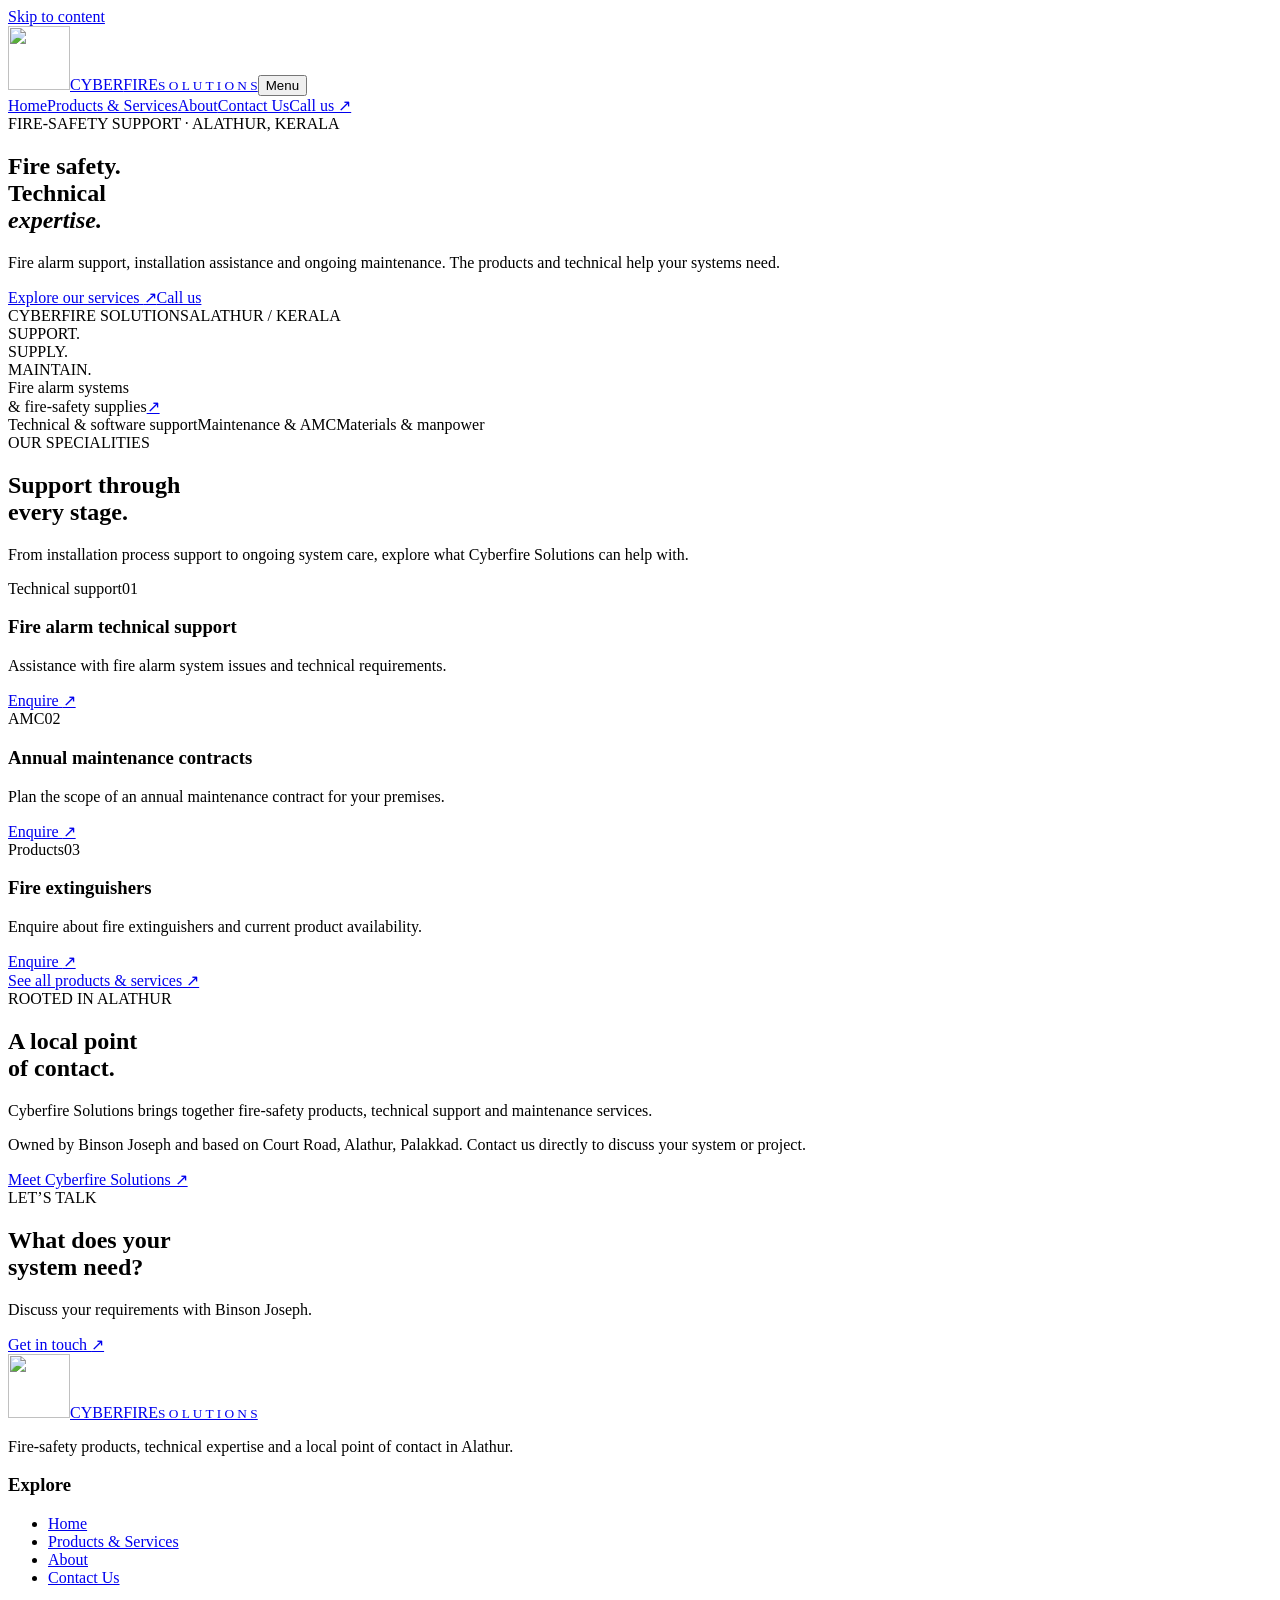
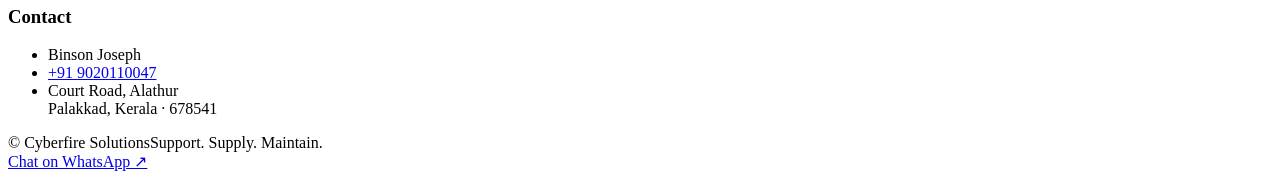
==== index.html @ 16f8836b "Publish Cyberfire Solutions website" ====
<!doctype html><html lang="en"><head><meta charset="utf-8"><meta name="viewport" content="width=device-width,initial-scale=1"><title>Fire Safety &amp; Technical Support in Alathur | Cyberfire Solutions</title><meta name="description" content="Fire alarm technical support, software support, maintenance, AMC and fire-safety supplies in Alathur, Palakkad."><meta name="theme-color" content="#081a33"><link rel="icon" type="image/png" href="logo.svg"><link rel="stylesheet" href="style.css"><script src="site.js" defer></script></head><body><a class="skip" href="#main">Skip to content</a><header class="masthead"><div class="wrap header-row"><a href="index.html" class="brand" aria-label="Cyberfire Solutions home"><img class="brand-logo" src="logo.svg" alt="" width="62" height="64"><span class="wordmark">CYBER<span>FIRE</span><small>S O L U T I O N S</small></span></a><button class="menu-button" type="button" aria-expanded="false" aria-controls="main-nav">Menu</button><nav class="navigation" id="main-nav" aria-label="Main navigation"><a href="index.html" aria-current="page">Home</a><a href="products-services.html">Products &amp; Services</a><a href="about.html">About</a><a href="contact.html">Contact Us</a><a class="header-call" href="tel:+919020110047">Call us ↗</a></nav></div></header><main id="main"><section class="hero"><div class="wrap hero-grid"><div><div class="eyebrow">FIRE-SAFETY SUPPORT · ALATHUR, KERALA</div><h1>Fire safety.<br>Technical<br><em>expertise.</em></h1><p class="lead">Fire alarm support, installation assistance and ongoing maintenance. The products and technical help your systems need.</p><div class="actions"><a class="button" href="products-services.html">Explore our services <span aria-hidden="true">↗</span></a><a class="button outline" href="tel:+919020110047">Call us</a></div></div><aside class="hero-panel" aria-label="Our focus"><div class="panel-top"><span>CYBERFIRE SOLUTIONS</span><span>ALATHUR / KERALA</span></div><div class="panel-title">SUPPORT.<br><span>SUPPLY.</span><br>MAINTAIN.</div><div class="panel-bottom"><span>Fire alarm systems<br>& fire-safety supplies</span><a href="contact.html" aria-label="Contact Cyberfire Solutions">↗</a></div></aside></div><div class="wrap hero-strip"><span>Technical & software support</span><span>Maintenance & AMC</span><span>Materials & manpower</span></div></section><section class="section"><div class="wrap"><div class="section-heading"><div><div class="eyebrow">OUR SPECIALITIES</div><h2>Support through<br>every stage.</h2></div><p>From installation process support to ongoing system care, explore what Cyberfire Solutions can help with.</p></div><div class="cards"><article class="card"><div class="card-top"><span class="tag">Technical support</span><span class="num">01</span></div><h3>Fire alarm technical support</h3><p>Assistance with fire alarm system issues and technical requirements.</p><a class="text-link" href="contact.html">Enquire <span aria-hidden="true">↗</span></a></article><article class="card"><div class="card-top"><span class="tag">AMC</span><span class="num">02</span></div><h3>Annual maintenance contracts</h3><p>Plan the scope of an annual maintenance contract for your premises.</p><a class="text-link" href="contact.html">Enquire <span aria-hidden="true">↗</span></a></article><article class="card"><div class="card-top"><span class="tag">Products</span><span class="num">03</span></div><h3>Fire extinguishers</h3><p>Enquire about fire extinguishers and current product availability.</p><a class="text-link" href="contact.html">Enquire <span aria-hidden="true">↗</span></a></article></div><a class="text-link all-services" href="products-services.html">See all products & services ↗</a></div></section><section class="section tint"><div class="wrap split"><div><div class="eyebrow">ROOTED IN ALATHUR</div><h2>A local point<br>of contact.</h2></div><div><p class="large-copy">Cyberfire Solutions brings together fire-safety products, technical support and maintenance services.</p><p>Owned by Binson Joseph and based on Court Road, Alathur, Palakkad. Contact us directly to discuss your system or project.</p><a class="text-link" href="about.html">Meet Cyberfire Solutions ↗</a></div></div></section><section class="section"><div class="wrap callout"><div><div class="eyebrow">LET’S TALK</div><h2>What does your<br>system need?</h2><p>Discuss your requirements with Binson Joseph.</p></div><a class="button white" href="contact.html">Get in touch <span aria-hidden="true">↗</span></a></div></section></main><footer class="footer"><div class="wrap"><div class="footer-grid"><div><a href="index.html" class="brand" aria-label="Cyberfire Solutions home"><img class="brand-logo" src="logo.svg" alt="" width="62" height="64"><span class="wordmark">CYBER<span>FIRE</span><small>S O L U T I O N S</small></span></a><p>Fire-safety products, technical expertise and a local point of contact in Alathur.</p></div><div><h3>Explore</h3><ul><li><a href="index.html">Home</a></li><li><a href="products-services.html">Products &amp; Services</a></li><li><a href="about.html">About</a></li><li><a href="contact.html">Contact Us</a></li></ul></div><div><h3>Contact</h3><ul><li>Binson Joseph</li><li><a href="tel:+919020110047">+91 9020110047</a></li><li>Court Road, Alathur<br>Palakkad, Kerala · 678541</li></ul></div></div><div class="footer-bottom"><span>© Cyberfire Solutions</span><span>Support. Supply. Maintain.</span></div></div></footer><a class="floating-contact" href="https://wa.me/919020110047?text=Hello%20Cyberfire%20Solutions%2C%20I%20would%20like%20to%20enquire%20about%20your%20services." target="_blank" rel="noopener noreferrer">Chat on WhatsApp ↗</a></body></html>
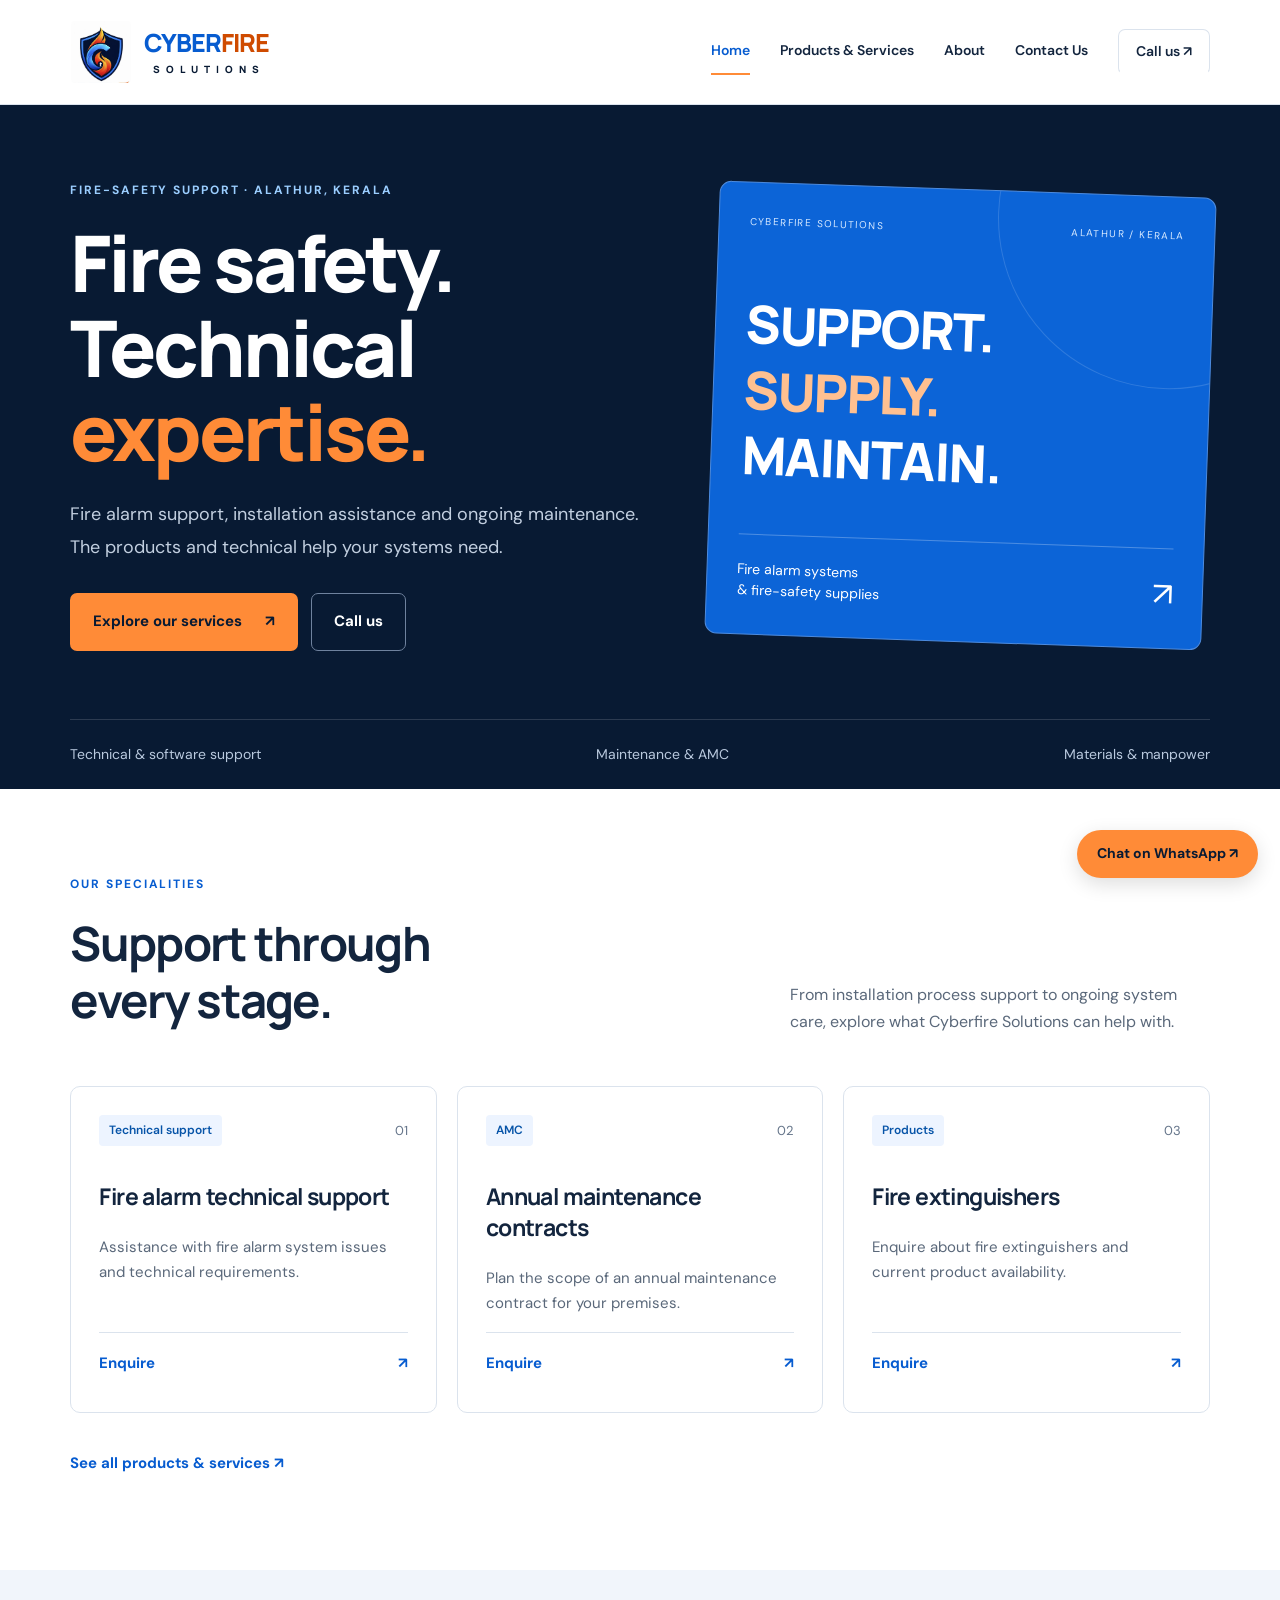
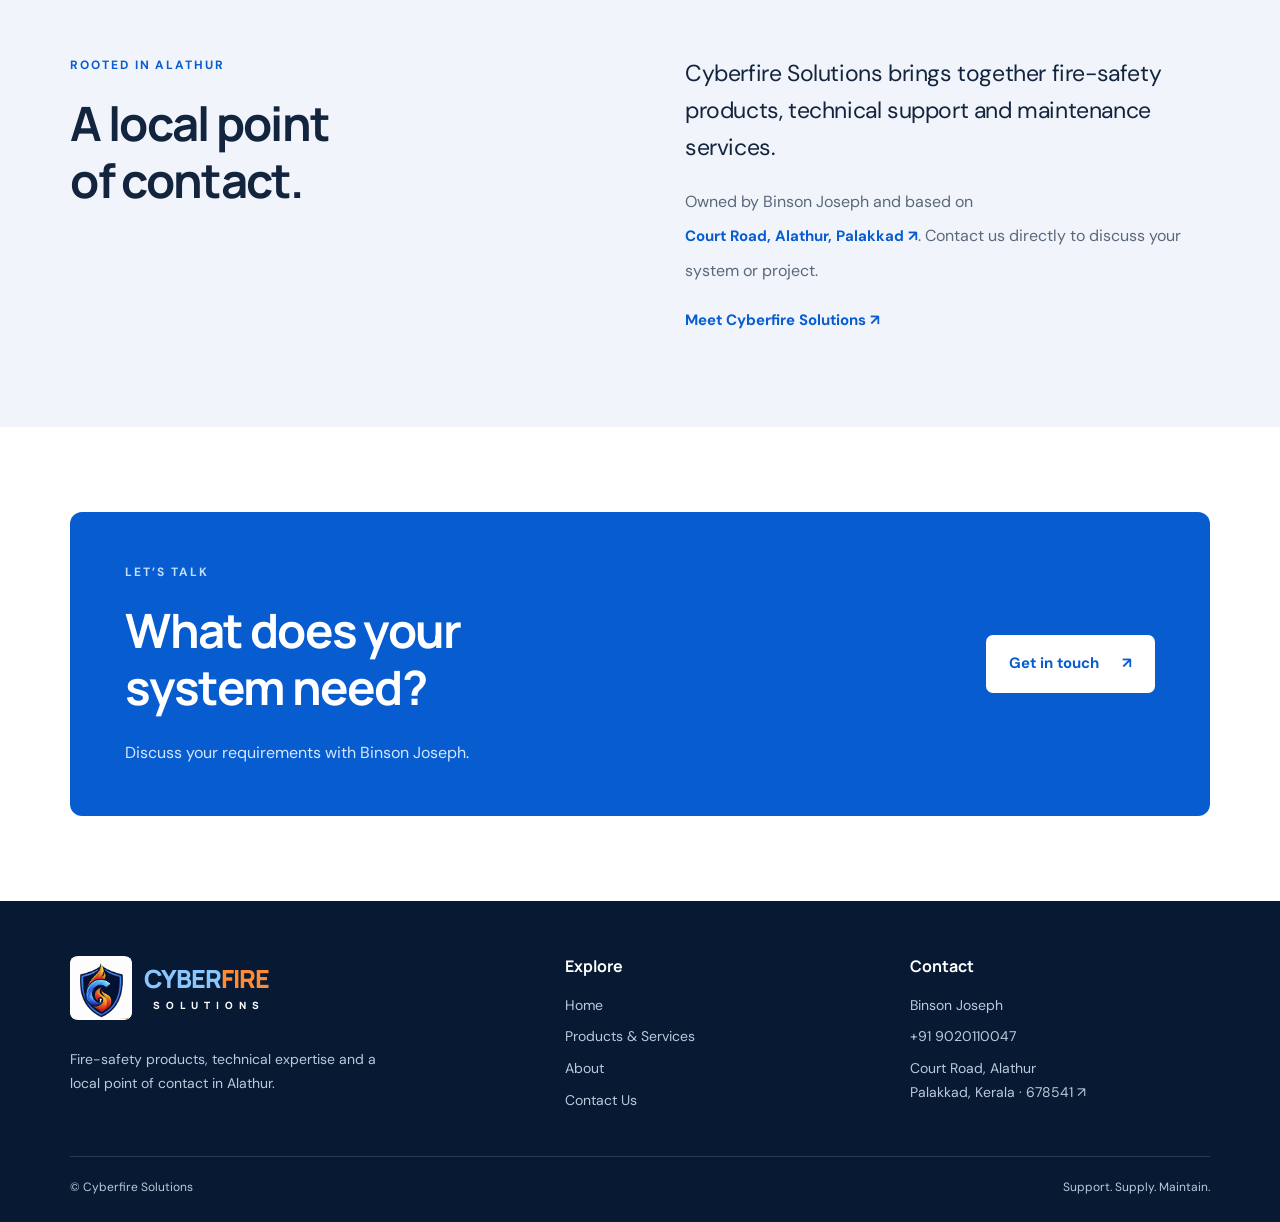
==== commit 3c5fc36a: "Add Google Maps links to office address" ====
--- a/index.html
+++ b/index.html
@@ -1 +1 @@
-<!doctype html><html lang="en"><head><meta charset="utf-8"><meta name="viewport" content="width=device-width,initial-scale=1"><title>Fire Safety &amp; Technical Support in Alathur | Cyberfire Solutions</title><meta name="description" content="Fire alarm technical support, software support, maintenance, AMC and fire-safety supplies in Alathur, Palakkad."><meta name="theme-color" content="#081a33"><link rel="icon" type="image/png" href="logo.svg"><link rel="stylesheet" href="style.css"><script src="site.js" defer></script></head><body><a class="skip" href="#main">Skip to content</a><header class="masthead"><div class="wrap header-row"><a href="index.html" class="brand" aria-label="Cyberfire Solutions home"><img class="brand-logo" src="logo.svg" alt="" width="62" height="64"><span class="wordmark">CYBER<span>FIRE</span><small>S O L U T I O N S</small></span></a><button class="menu-button" type="button" aria-expanded="false" aria-controls="main-nav">Menu</button><nav class="navigation" id="main-nav" aria-label="Main navigation"><a href="index.html" aria-current="page">Home</a><a href="products-services.html">Products &amp; Services</a><a href="about.html">About</a><a href="contact.html">Contact Us</a><a class="header-call" href="tel:+919020110047">Call us ↗</a></nav></div></header><main id="main"><section class="hero"><div class="wrap hero-grid"><div><div class="eyebrow">FIRE-SAFETY SUPPORT · ALATHUR, KERALA</div><h1>Fire safety.<br>Technical<br><em>expertise.</em></h1><p class="lead">Fire alarm support, installation assistance and ongoing maintenance. The products and technical help your systems need.</p><div class="actions"><a class="button" href="products-services.html">Explore our services <span aria-hidden="true">↗</span></a><a class="button outline" href="tel:+919020110047">Call us</a></div></div><aside class="hero-panel" aria-label="Our focus"><div class="panel-top"><span>CYBERFIRE SOLUTIONS</span><span>ALATHUR / KERALA</span></div><div class="panel-title">SUPPORT.<br><span>SUPPLY.</span><br>MAINTAIN.</div><div class="panel-bottom"><span>Fire alarm systems<br>& fire-safety supplies</span><a href="contact.html" aria-label="Contact Cyberfire Solutions">↗</a></div></aside></div><div class="wrap hero-strip"><span>Technical & software support</span><span>Maintenance & AMC</span><span>Materials & manpower</span></div></section><section class="section"><div class="wrap"><div class="section-heading"><div><div class="eyebrow">OUR SPECIALITIES</div><h2>Support through<br>every stage.</h2></div><p>From installation process support to ongoing system care, explore what Cyberfire Solutions can help with.</p></div><div class="cards"><article class="card"><div class="card-top"><span class="tag">Technical support</span><span class="num">01</span></div><h3>Fire alarm technical support</h3><p>Assistance with fire alarm system issues and technical requirements.</p><a class="text-link" href="contact.html">Enquire <span aria-hidden="true">↗</span></a></article><article class="card"><div class="card-top"><span class="tag">AMC</span><span class="num">02</span></div><h3>Annual maintenance contracts</h3><p>Plan the scope of an annual maintenance contract for your premises.</p><a class="text-link" href="contact.html">Enquire <span aria-hidden="true">↗</span></a></article><article class="card"><div class="card-top"><span class="tag">Products</span><span class="num">03</span></div><h3>Fire extinguishers</h3><p>Enquire about fire extinguishers and current product availability.</p><a class="text-link" href="contact.html">Enquire <span aria-hidden="true">↗</span></a></article></div><a class="text-link all-services" href="products-services.html">See all products & services ↗</a></div></section><section class="section tint"><div class="wrap split"><div><div class="eyebrow">ROOTED IN ALATHUR</div><h2>A local point<br>of contact.</h2></div><div><p class="large-copy">Cyberfire Solutions brings together fire-safety products, technical support and maintenance services.</p><p>Owned by Binson Joseph and based on Court Road, Alathur, Palakkad. Contact us directly to discuss your system or project.</p><a class="text-link" href="about.html">Meet Cyberfire Solutions ↗</a></div></div></section><section class="section"><div class="wrap callout"><div><div class="eyebrow">LET’S TALK</div><h2>What does your<br>system need?</h2><p>Discuss your requirements with Binson Joseph.</p></div><a class="button white" href="contact.html">Get in touch <span aria-hidden="true">↗</span></a></div></section></main><footer class="footer"><div class="wrap"><div class="footer-grid"><div><a href="index.html" class="brand" aria-label="Cyberfire Solutions home"><img class="brand-logo" src="logo.svg" alt="" width="62" height="64"><span class="wordmark">CYBER<span>FIRE</span><small>S O L U T I O N S</small></span></a><p>Fire-safety products, technical expertise and a local point of contact in Alathur.</p></div><div><h3>Explore</h3><ul><li><a href="index.html">Home</a></li><li><a href="products-services.html">Products &amp; Services</a></li><li><a href="about.html">About</a></li><li><a href="contact.html">Contact Us</a></li></ul></div><div><h3>Contact</h3><ul><li>Binson Joseph</li><li><a href="tel:+919020110047">+91 9020110047</a></li><li>Court Road, Alathur<br>Palakkad, Kerala · 678541</li></ul></div></div><div class="footer-bottom"><span>© Cyberfire Solutions</span><span>Support. Supply. Maintain.</span></div></div></footer><a class="floating-contact" href="https://wa.me/919020110047?text=Hello%20Cyberfire%20Solutions%2C%20I%20would%20like%20to%20enquire%20about%20your%20services." target="_blank" rel="noopener noreferrer">Chat on WhatsApp ↗</a></body></html>+<!doctype html><html lang="en"><head><meta charset="utf-8"><meta name="viewport" content="width=device-width,initial-scale=1"><title>Fire Safety &amp; Technical Support in Alathur | Cyberfire Solutions</title><meta name="description" content="Fire alarm technical support, software support, maintenance, AMC and fire-safety supplies in Alathur, Palakkad."><meta name="theme-color" content="#081a33"><link rel="icon" type="image/png" href="logo.svg"><link rel="stylesheet" href="style.css"><script src="site.js" defer></script></head><body><a class="skip" href="#main">Skip to content</a><header class="masthead"><div class="wrap header-row"><a href="index.html" class="brand" aria-label="Cyberfire Solutions home"><img class="brand-logo" src="logo.svg" alt="" width="62" height="64"><span class="wordmark">CYBER<span>FIRE</span><small>S O L U T I O N S</small></span></a><button class="menu-button" type="button" aria-expanded="false" aria-controls="main-nav">Menu</button><nav class="navigation" id="main-nav" aria-label="Main navigation"><a href="index.html" aria-current="page">Home</a><a href="products-services.html">Products &amp; Services</a><a href="about.html">About</a><a href="contact.html">Contact Us</a><a class="header-call" href="tel:+919020110047">Call us ↗</a></nav></div></header><main id="main"><section class="hero"><div class="wrap hero-grid"><div><div class="eyebrow">FIRE-SAFETY SUPPORT · ALATHUR, KERALA</div><h1>Fire safety.<br>Technical<br><em>expertise.</em></h1><p class="lead">Fire alarm support, installation assistance and ongoing maintenance. The products and technical help your systems need.</p><div class="actions"><a class="button" href="products-services.html">Explore our services <span aria-hidden="true">↗</span></a><a class="button outline" href="tel:+919020110047">Call us</a></div></div><aside class="hero-panel" aria-label="Our focus"><div class="panel-top"><span>CYBERFIRE SOLUTIONS</span><span>ALATHUR / KERALA</span></div><div class="panel-title">SUPPORT.<br><span>SUPPLY.</span><br>MAINTAIN.</div><div class="panel-bottom"><span>Fire alarm systems<br>& fire-safety supplies</span><a href="contact.html" aria-label="Contact Cyberfire Solutions">↗</a></div></aside></div><div class="wrap hero-strip"><span>Technical & software support</span><span>Maintenance & AMC</span><span>Materials & manpower</span></div></section><section class="section"><div class="wrap"><div class="section-heading"><div><div class="eyebrow">OUR SPECIALITIES</div><h2>Support through<br>every stage.</h2></div><p>From installation process support to ongoing system care, explore what Cyberfire Solutions can help with.</p></div><div class="cards"><article class="card"><div class="card-top"><span class="tag">Technical support</span><span class="num">01</span></div><h3>Fire alarm technical support</h3><p>Assistance with fire alarm system issues and technical requirements.</p><a class="text-link" href="contact.html">Enquire <span aria-hidden="true">↗</span></a></article><article class="card"><div class="card-top"><span class="tag">AMC</span><span class="num">02</span></div><h3>Annual maintenance contracts</h3><p>Plan the scope of an annual maintenance contract for your premises.</p><a class="text-link" href="contact.html">Enquire <span aria-hidden="true">↗</span></a></article><article class="card"><div class="card-top"><span class="tag">Products</span><span class="num">03</span></div><h3>Fire extinguishers</h3><p>Enquire about fire extinguishers and current product availability.</p><a class="text-link" href="contact.html">Enquire <span aria-hidden="true">↗</span></a></article></div><a class="text-link all-services" href="products-services.html">See all products & services ↗</a></div></section><section class="section tint"><div class="wrap split"><div><div class="eyebrow">ROOTED IN ALATHUR</div><h2>A local point<br>of contact.</h2></div><div><p class="large-copy">Cyberfire Solutions brings together fire-safety products, technical support and maintenance services.</p><p>Owned by Binson Joseph and based on <a class="text-link" href="https://maps.app.goo.gl/8Ms5sgsGzakhWGDh6" target="_blank" rel="noopener noreferrer">Court Road, Alathur, Palakkad ↗</a>. Contact us directly to discuss your system or project.</p><a class="text-link" href="about.html">Meet Cyberfire Solutions ↗</a></div></div></section><section class="section"><div class="wrap callout"><div><div class="eyebrow">LET’S TALK</div><h2>What does your<br>system need?</h2><p>Discuss your requirements with Binson Joseph.</p></div><a class="button white" href="contact.html">Get in touch <span aria-hidden="true">↗</span></a></div></section></main><footer class="footer"><div class="wrap"><div class="footer-grid"><div><a href="index.html" class="brand" aria-label="Cyberfire Solutions home"><img class="brand-logo" src="logo.svg" alt="" width="62" height="64"><span class="wordmark">CYBER<span>FIRE</span><small>S O L U T I O N S</small></span></a><p>Fire-safety products, technical expertise and a local point of contact in Alathur.</p></div><div><h3>Explore</h3><ul><li><a href="index.html">Home</a></li><li><a href="products-services.html">Products &amp; Services</a></li><li><a href="about.html">About</a></li><li><a href="contact.html">Contact Us</a></li></ul></div><div><h3>Contact</h3><ul><li>Binson Joseph</li><li><a href="tel:+919020110047">+91 9020110047</a></li><li><a href="https://maps.app.goo.gl/8Ms5sgsGzakhWGDh6" target="_blank" rel="noopener noreferrer" aria-label="Open Cyberfire Solutions office location in Google Maps">Court Road, Alathur<br>Palakkad, Kerala · 678541 ↗</a></li></ul></div></div><div class="footer-bottom"><span>© Cyberfire Solutions</span><span>Support. Supply. Maintain.</span></div></div></footer><a class="floating-contact" href="https://wa.me/919020110047?text=Hello%20Cyberfire%20Solutions%2C%20I%20would%20like%20to%20enquire%20about%20your%20services." target="_blank" rel="noopener noreferrer">Chat on WhatsApp ↗</a></body></html>
--- a/style.css
+++ b/style.css
@@ -0,0 +1,7 @@
+@import url('https://fonts.googleapis.com/css2?family=DM+Sans:wght@400;500;600;700&family=Manrope:wght@400;500;600;700;800&display=swap');
+:root{--navy:#081a33;--blue:#075cd0;--orange:#ff8b37;--ink:#13253e;--muted:#5a687a;--line:#dbe3ed;--tint:#f1f5fb}*{box-sizing:border-box}html{scroll-behavior:smooth}body{margin:0;font-family:'DM Sans',Arial,sans-serif;font-size:16px;line-height:1.7;color:var(--ink);background:#fff}a{color:inherit;text-decoration:none}a:focus-visible,button:focus-visible{outline:3px solid var(--orange);outline-offset:5px}.wrap{width:min(1180px,89%);margin:auto}h1,h2,h3,.wordmark,.panel-title{font-family:Manrope,Arial,sans-serif}h1,h2,h3,p{margin-top:0}h1{font-size:clamp(45px,6.1vw,84px);line-height:1.08;letter-spacing:-3px;font-weight:800;margin-bottom:25px}h1 em{font-style:normal;color:var(--orange)}h2{font-size:clamp(32px,3.7vw,48px);letter-spacing:-1.7px;line-height:1.2;margin-bottom:23px}h3{font-size:23px;line-height:1.35;letter-spacing:-.6px}.skip{position:absolute;top:-100px;left:10px;padding:12px;background:#fff;z-index:20}.skip:focus{top:10px}.eyebrow{font-size:12px;letter-spacing:1.9px;font-weight:700;color:var(--blue);margin-bottom:20px}.masthead{background:#fff;border-bottom:1px solid var(--line)}.header-row{min-height:104px;display:flex;align-items:center;justify-content:space-between;gap:25px}.wordmark{font-size:25px;letter-spacing:-1px;line-height:1;font-weight:800;color:var(--blue);display:inline-block}.wordmark>span{color:#cf4b00}.wordmark small{display:block;font-size:10px;letter-spacing:2px;color:var(--navy);margin-top:9px;text-align:center}.navigation{display:flex;align-items:center;gap:30px;font-size:14px;font-weight:600}.navigation a{padding:10px 0;border-bottom:2px solid transparent}.navigation a[aria-current=page],.navigation a:hover{color:var(--blue);border-bottom-color:var(--orange)}.header-call{border:1px solid var(--line);padding:10px 17px!important;border-radius:7px}.menu-button{display:none;background:white;border:1px solid var(--line);border-radius:5px;padding:10px;font:inherit}.hero{background:var(--navy);color:white;padding:75px 0 0}.hero-grid{display:grid;grid-template-columns:1.15fr 1fr;gap:70px;align-items:center;padding-bottom:68px}.hero .eyebrow,.page-head .eyebrow,.owner .eyebrow{color:#9bceff}.lead{font-size:18px;line-height:1.8;max-width:570px;color:#c2cfe0}.actions{display:flex;gap:13px;flex-wrap:wrap;margin-top:30px}.button{display:inline-flex;align-items:center;justify-content:center;gap:23px;padding:15px 22px;min-height:52px;border:1px solid transparent;border-radius:7px;background:var(--orange);color:var(--navy);font-weight:700;font-size:15px;transition:transform .2s}.button:hover{transform:translateY(-3px)}.button.outline{background:none;color:white;border-color:#6f829e}.button.blue{background:var(--blue);color:white}.button.white{background:white;color:var(--blue)}.hero-panel{background:#0c64d7;border:1px solid #4d8bde;min-height:450px;padding:30px;border-radius:12px;transform:rotate(2deg);position:relative;overflow:hidden}.hero-panel:before{content:'';position:absolute;width:340px;height:340px;border:1px solid #ffffff25;border-radius:50%;right:-125px;top:-150px}.panel-top{display:flex;justify-content:space-between;gap:20px;font-size:10px;letter-spacing:1.4px;color:#d7e9ff}.panel-title{font-size:clamp(36px,4.1vw,58px);line-height:1.25;letter-spacing:-1.5px;font-weight:800;margin:62px 0 45px}.panel-title span{color:#ffc090}.panel-bottom{display:flex;align-items:center;justify-content:space-between;gap:20px;border-top:1px solid #ffffff45;padding-top:20px;font-size:14px;line-height:1.5}.panel-bottom a{font-size:33px}.hero-strip{display:flex;justify-content:space-between;border-top:1px solid #ffffff25;padding:23px 0;color:#b9c9de;font-size:14px}.section{padding:85px 0}.section-heading{display:flex;justify-content:space-between;align-items:end;gap:35px;margin-bottom:35px}.section-heading p{color:var(--muted);max-width:420px}.cards{display:grid;grid-template-columns:repeat(3,1fr);gap:20px}.card{border:1px solid var(--line);border-radius:10px;padding:28px;display:flex;flex-direction:column;background:#fff;transition:box-shadow .2s}.card:hover{box-shadow:0 15px 35px #10284512}.card-top{display:flex;align-items:center;justify-content:space-between;gap:15px;margin-bottom:35px}.tag{font-size:12px;background:#edf4ff;color:#0754a8;padding:5px 10px;border-radius:4px;font-weight:600}.num{font-size:13px;color:#65758a}.card p{color:var(--muted);font-size:15px}.text-link{color:var(--blue);font-weight:700;font-size:15px;display:inline-flex;align-items:center;gap:30px;padding:8px 0}.card .text-link{margin-top:auto;justify-content:space-between;border-top:1px solid var(--line);padding-top:18px}.text-link:hover{text-decoration:underline}.all-services{margin-top:30px}.tint{background:var(--tint)}.split{display:grid;grid-template-columns:1fr 1fr;gap:90px}.large-copy{font-size:23px;line-height:1.6;letter-spacing:-.4px}.split p:not(.large-copy){color:var(--muted)}.callout{background:var(--blue);color:white;padding:50px 55px;border-radius:12px;display:flex;align-items:center;justify-content:space-between;gap:30px}.callout .eyebrow{color:#c1ddff}.callout p{color:#d5e7ff;margin-bottom:0}.callout .button{flex-shrink:0}.page-head{padding:65px 0 68px;background:var(--navy);color:white;border-bottom:5px solid var(--orange)}.page-head h1{font-size:clamp(43px,5.5vw,70px)}.page-head .lead{margin-bottom:0}.owner{background:var(--navy);color:white;border-radius:12px;padding:40px}.owner p{color:#c2cfe0!important}.owner-address{margin-top:35px;border-top:1px solid #ffffff30;padding-top:25px;font-size:15px;color:#c2cfe0}.contact-grid{display:grid;grid-template-columns:1fr 1fr;gap:85px}.contact-box{padding:28px 0;border-bottom:1px solid var(--line)}.contact-box:first-child{padding-top:0}.phone{font-size:clamp(24px,3vw,36px);font-weight:700;color:var(--blue)}.contact-box p{color:var(--muted);margin:12px 0 0}address{font-style:normal;font-size:21px;line-height:1.7}.contact-box .text-link{margin-top:15px}.footer{background:var(--navy);color:#bac9dc;padding:55px 0 25px}.footer-grid{display:grid;grid-template-columns:1.5fr 1fr 1fr;gap:45px}.footer .wordmark{color:#8ac7ff}.footer .wordmark>span{color:var(--orange)}.footer .wordmark small{color:white}.footer h3{color:white;font-size:16px;letter-spacing:0}.footer p{font-size:14px;max-width:310px;margin-top:20px}.footer ul{list-style:none;padding:0;margin:0;font-size:14px}.footer li{margin:8px 0}.footer a:hover{text-decoration:underline}.footer-bottom{border-top:1px solid #ffffff25;margin-top:35px;padding-top:20px;display:flex;justify-content:space-between;font-size:12px;gap:20px}.floating-contact{position:fixed;right:22px;bottom:22px;background:var(--orange);color:var(--navy);padding:12px 20px;border-radius:40px;font-size:14px;font-weight:700;box-shadow:0 6px 20px #0002;z-index:5}
+@media(max-width:950px){.navigation{gap:18px}.header-call{display:none}.hero-grid{gap:35px}.hero-panel{padding:24px;min-height:auto}.panel-title{margin:45px 0}.split,.contact-grid{gap:40px}.cards{grid-template-columns:repeat(2,1fr)}.panel-top{flex-direction:column;gap:5px}}
+@media(max-width:700px){.header-row{min-height:88px;flex-wrap:wrap;padding:20px 0;gap:15px}.menu-button{display:block}.navigation{display:flex;width:100%;flex-wrap:wrap;gap:8px 22px}.js .navigation{display:none}.js .navigation.open{display:flex}.hero{padding-top:45px}.hero-grid,.split,.contact-grid{grid-template-columns:1fr;gap:35px}.hero-grid{padding-bottom:40px}.hero-panel{transform:none;max-width:500px;min-height:300px}.panel-title{font-size:42px;margin:32px 0}.panel-top{flex-direction:row}.hero-strip{flex-direction:column;gap:9px;font-size:13px}.section{padding:55px 0}.section-heading{flex-direction:column;align-items:start;gap:0}.section-heading p{margin-bottom:0}.cards{grid-template-columns:1fr}.callout{padding:32px;flex-direction:column;align-items:start}.footer-grid{grid-template-columns:1fr 1fr;gap:25px}.footer-grid>div:first-child{grid-column:1/-1}.footer-bottom{flex-direction:column;padding-bottom:40px}.page-head{padding:45px 0}.large-copy{font-size:21px}h1{letter-spacing:-2px}.floating-contact{right:15px;bottom:15px;font-size:13px;padding:10px 16px}}
+@media(prefers-reduced-motion:reduce){html{scroll-behavior:auto}*{transition:none!important;transform:none!important}}
+
+.brand{display:inline-flex;align-items:center;gap:12px}.brand-logo{width:62px;height:64px;object-fit:contain;background:white;border-radius:8px;flex-shrink:0}.office-map{display:block;width:100%;height:420px;border:0;border-radius:12px;margin-top:24px}@media(max-width:700px){.brand-logo{width:46px;height:48px}.brand .wordmark{font-size:21px}.brand{gap:8px}.office-map{height:340px}}
